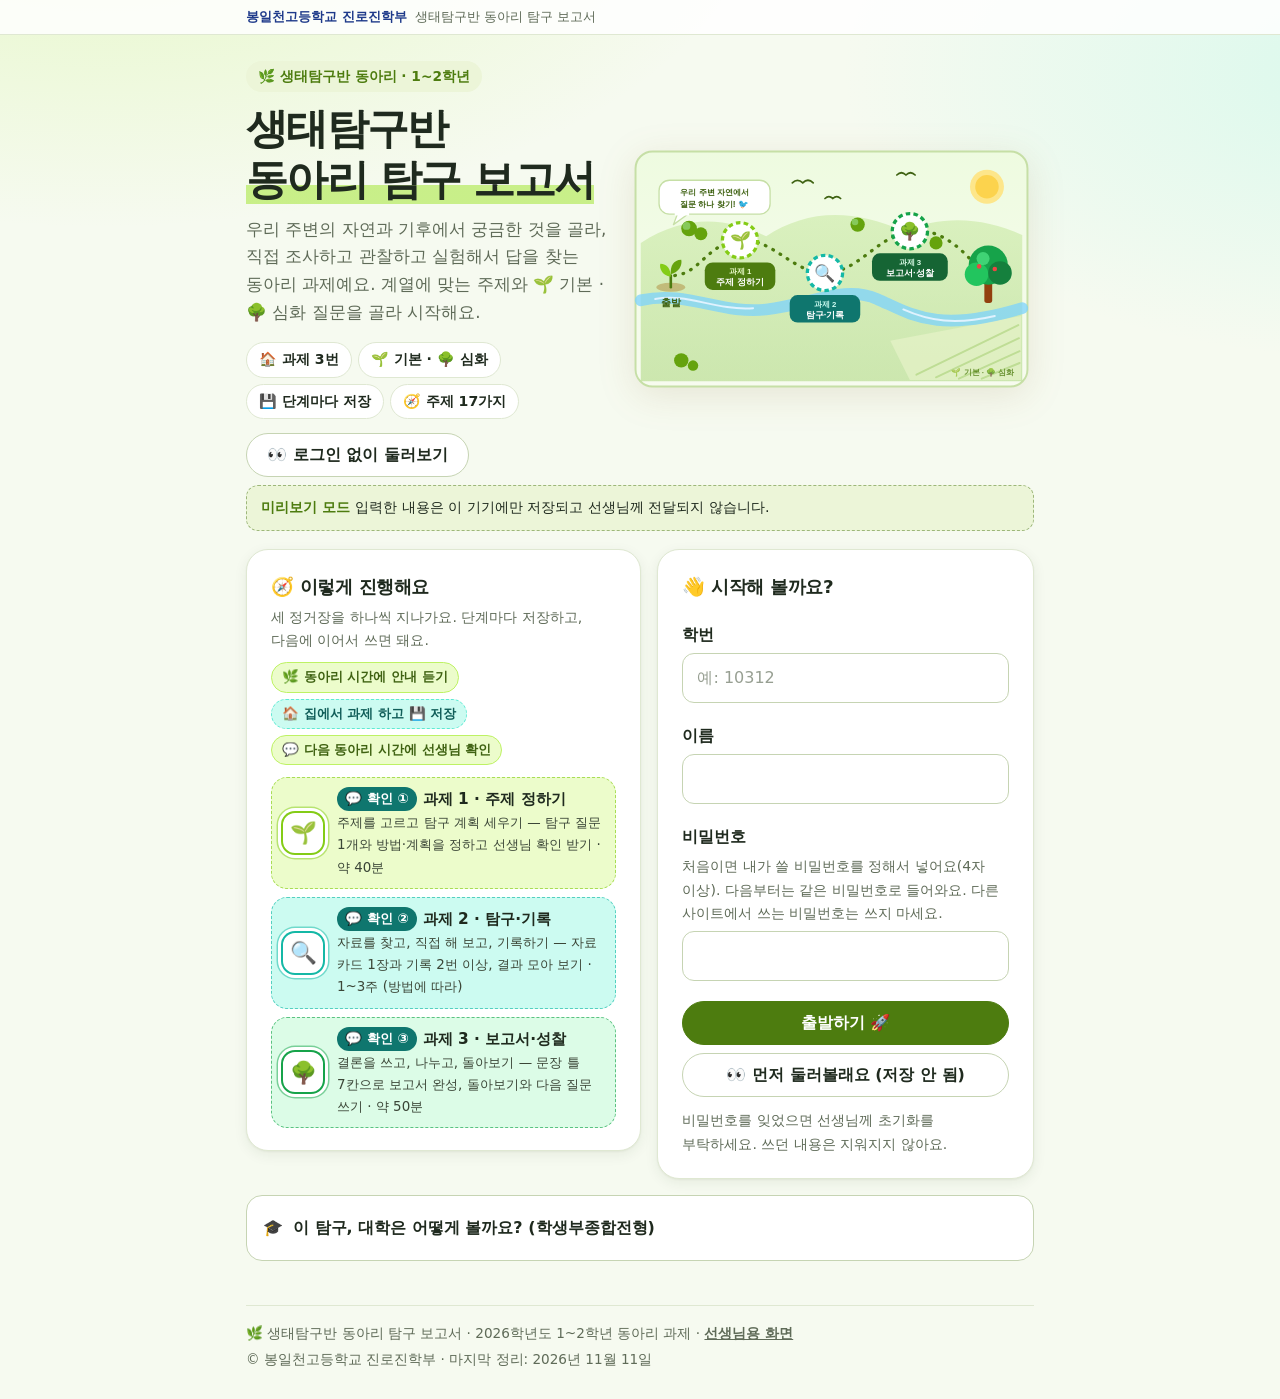
==== index.html @ 32a9af1c "생태탐구반 동아리 탐구 보고서 사이트 첫 공개 과제 3단계(주제 정하기·탐구·기록·보고서·성찰), 계열별 주제 17가지와 기본·심화 질문, 교사 확인·기준표·동아리활동 특기사항 예" ====
<!DOCTYPE html>
<html lang="ko">
<head>
<meta charset="utf-8">
<meta http-equiv="Content-Security-Policy" content="default-src 'self'; script-src 'self'; style-src 'self' 'unsafe-inline'; img-src 'self' data:; font-src 'self'; connect-src 'self' https://script.google.com https://script.googleusercontent.com; object-src 'none'; base-uri 'none'; form-action 'none'; frame-src 'none'">
<meta name="referrer" content="strict-origin-when-cross-origin">
<meta name="viewport" content="width=device-width, initial-scale=1, viewport-fit=cover">
<meta name="robots" content="noindex">
<title>생태탐구반 동아리 탐구 보고서</title>
<meta name="description" content="봉일천고 생태탐구반 동아리: 계열별 생태·기후 주제를 골라 기본·심화 질문으로 탐구하고, 과제 3단계로 보고서를 쓰고 저장합니다.">
<link rel="icon" href="img/favicon.svg?v=1" type="image/svg+xml">
<link rel="icon" href="img/favicon-32.png?v=1" sizes="32x32" type="image/png">
<link rel="apple-touch-icon" href="img/apple-touch-icon.png?v=1">
<meta name="theme-color" content="#4d7c0f">
<link rel="canonical" href="https://2023swhs3rd-a11y.github.io/eco-report/">
<meta property="og:type" content="website">
<meta property="og:title" content="생태탐구반 동아리 탐구 보고서 · 봉일천고">
<meta property="og:description" content="우리 주변의 자연과 기후에서 질문을 찾아 조사·관찰·실험으로 답하는 동아리 과제. 계열별 주제 17가지, 기본·심화 질문, 과제 3단계.">
<meta property="og:url" content="https://2023swhs3rd-a11y.github.io/eco-report/">
<meta property="og:site_name" content="봉일천고 진로진학부">
<meta property="og:locale" content="ko_KR">
<meta property="og:image" content="https://2023swhs3rd-a11y.github.io/eco-report/og.png?v=1">
<meta property="og:image:width" content="1200">
<meta property="og:image:height" content="630">
<meta property="og:image:alt" content="생태탐구반 동아리 탐구 보고서: 새싹에서 큰 나무까지 세 정거장을 지나는 생태 탐구 지도">
<meta name="twitter:card" content="summary_large_image">
<link rel="stylesheet" href="/assets/site.css?v=1">

<link rel="stylesheet" href="css/app.css?v=1">
</head>
<body>
<nav class="bon-bar" aria-label="진로진학부 사이트"><div class="bon-bar-in"><a href="/">봉일천고등학교 진로진학부</a><span aria-current="page">생태탐구반 동아리 탐구 보고서</span></div></nav>
<div id="app" class="wrap"><noscript><p class="panel">이 페이지는 자바스크립트가 켜져 있어야 쓸 수 있어요.</p></noscript></div>
<footer class="wrap bon-footer noprint" id="foot">
  <p>🌿 생태탐구반 동아리 탐구 보고서 · 2026학년도 1~2학년 동아리 과제 · <a id="footlink" href="#teacher">선생님용 화면</a></p>
  <p>© 봉일천고등학교 진로진학부 · 마지막 정리: 2026년 11월 11일</p>
</footer>

<script src="js/config.js?v=1"></script>
<script src="js/schema.js?v=1"></script>
<script src="js/samples.js?v=1"></script>
<script src="js/app.js?v=1"></script>
</body>
</html>
---- css/app.css ----
/* 생태탐구반 동아리 탐구 보고서. 진로진학부 공통 값(/assets/site.css의 --bon-*)을 쓰고,
   1학년 '진로 빌드업 맵'(호박색)과 구별되도록 이끼·잎 색 바탕을 쓴다. 파일을 바로 열 때를 위해 같은 값을 대신 넣어 둔다. */
:root {
  --paper: #f6faf0; --card: #ffffff; --soft: #edf3e4; --subtle: #f4f8ee;
  --text: var(--bon-text, #1f2a1e); --body: #3b4637; --muted: #5f6b58;
  --line: #dfe8d2; --line-strong: #c6d4b3;
  --radius: 22px; --radius-md: 16px; --radius-sm: 12px;
  --shadow: 0 1px 2px rgba(30,60,20,.05), 0 4px 14px rgba(30,60,20,.07);
  /* 이 사이트의 대표색(버튼): 다른 서비스(뉴스 탐구 초록 #15803d 등)와 겹치지 않는 이끼색 */
  --acc: #4d7c0f; --acc-ink: #ffffff; --bon-accent: var(--acc);
  --acc-soft: #ecf5d8;
  --ok: #15803d; --ok-soft: #e9f7ee;
  --bad: #c2410c; --bad-soft: #fff0e8;
  --font: var(--bon-font, "Pretendard Variable", Pretendard, system-ui, -apple-system, "Apple SD Gothic Neo", "Malgun Gothic", "Noto Sans KR", sans-serif);
  color-scheme: light;
}
/* 단계 색: --c 진한 색(띠·점), --ci 글자 색, --cb 연한 바탕 */
/* 세 과제: 🌱 새싹(연두) → 🔍 물가(청록) → 🌳 숲(짙은 초록), 모두 과제라 점선 */
.c-s1 { --c: #84cc16; --ci: #3f6212; --cb: #ecfccb; }
.c-s2 { --c: #14b8a6; --ci: #115e59; --cb: #ccfbf1; }
.c-s3 { --c: #16a34a; --ci: #14532d; --cb: #dcfce7; }
@media (prefers-color-scheme: dark) {
  :root {
    --paper: #14161b; --card: #1b1e25; --soft: #232731; --subtle: #1f232b;
    --text: #eef0f4; --body: #cdd2db; --muted: #9aa3b2; --line: #2c313b; --line-strong: #3b414d;
    --shadow: none; --acc: #a3e635; --acc-ink: #162200; --acc-soft: #1f2a12;
    --ok: #4ade80; --ok-soft: #17291e; --bad: #fb923c; --bad-soft: #2e1f16;
    color-scheme: dark;
  }
  .c-s1 { --c: #a3e635; --ci: #bef264; --cb: #1d2912; }
  .c-s2 { --c: #2dd4bf; --ci: #5eead4; --cb: #10292a; }
  .c-s3 { --c: #4ade80; --ci: #86efac; --cb: #132a1b; }
}
* { box-sizing: border-box; }
html { -webkit-text-size-adjust: 100%; scroll-padding-top: 100px; }
body {
  margin: 0; color: var(--body); font-family: var(--font); font-size: 16px; line-height: 1.65;
  word-break: keep-all; overflow-wrap: anywhere; -webkit-font-smoothing: antialiased;
  background-color: var(--paper);
  background-image:
    radial-gradient(1100px 560px at 8% -12%, rgba(190, 242, 100, .30), transparent 60%),
    radial-gradient(900px 480px at 108% 8%, rgba(153, 246, 228, .30), transparent 60%);
  background-attachment: fixed;
}
@media (prefers-color-scheme: dark) { body { background-image: none; } }
body.has-bar { padding-bottom: 80px; }
button, input, textarea, select { font: inherit; color: inherit; }
a { color: var(--acc); }
h1, h2, h3, h4 { color: var(--text); }
.wrap { max-width: 820px; margin: 0 auto; padding: 0 16px; }
.wrap.wide { max-width: 1160px; }
body:not(.is-wide) .bon-bar { --bon-max: 820px; }
:focus-visible { outline: 3px solid color-mix(in srgb, var(--acc) 55%, transparent); outline-offset: 2px; }

/* 경로 줄·바닥글(공통 파일이 없을 때의 모양 포함) */
.bon-bar { background: color-mix(in srgb, var(--card) 85%, transparent); border-bottom: 1px solid var(--line); font-size: .82rem; line-height: 1.4; }
.bon-bar-in { max-width: var(--bon-max, 820px); margin: 0 auto; padding: 8px 16px; display: flex; align-items: center; gap: 8px; min-width: 0; }
.bon-bar a { font-weight: 700; text-decoration: none; color: var(--bon-brand, #1e3a8a); flex: none; }
.bon-bar span { color: var(--muted); min-width: 0; overflow: hidden; text-overflow: ellipsis; white-space: nowrap; }
/* 바닥글: 모든 줄을 본문과 같이 왼쪽에 맞춘다 */
.bon-footer { margin: 44px auto 28px; padding-top: 0; border-top: 0; color: var(--muted); font-size: .85rem; display: flex; flex-direction: column; align-items: flex-start; justify-content: flex-start; gap: 4px; text-align: left; }
.bon-footer::before { content: ""; align-self: stretch; height: 1px; background: var(--line); margin-bottom: 12px; }
.bon-footer p { margin: 0; }
.bon-footer a { color: inherit; font-weight: 700; }
body.is-wide #foot { max-width: 1160px; }

/* 첫 화면 */
.hero { display: grid; grid-template-columns: minmax(0, 1fr) minmax(0, 1.12fr); gap: 10px 22px; align-items: center; padding: 26px 0 8px; }
.hero .kick { display: inline-flex; align-items: center; gap: 6px; font-size: .86rem; font-weight: 700; color: var(--acc); background: var(--acc-soft); border-radius: 999px; padding: 4px 12px; }
.hero h1 { margin: 12px 0 10px; font-size: clamp(1.9rem, 4.8vw, 2.6rem); font-weight: 800; letter-spacing: -0.04em; line-height: 1.22; }
.hero h1 em { font-style: normal; background: linear-gradient(transparent 62%, color-mix(in srgb, #a3e635 55%, transparent) 62%); }
.hero p.lead { margin: 0; color: var(--muted); font-size: 1.05rem; }
.chips { display: flex; flex-wrap: wrap; gap: 6px; margin: 16px 0 0; padding: 0; list-style: none; }
.chips li { background: var(--card); border: 1px solid var(--line); border-radius: 999px; padding: 5px 12px; font-size: .88rem; font-weight: 600; color: var(--text); }
.hero .art { width: 100%; height: auto; display: block; filter: drop-shadow(0 8px 18px rgba(120, 80, 20, .12)); }
@media (max-width: 720px) { .hero { grid-template-columns: 1fr; padding-top: 14px; } .hero .art { order: -1; max-width: 360px; margin: 0 auto; } .hero h1 { margin-top: 10px; } }

.login { display: grid; grid-template-columns: minmax(0, 1.05fr) minmax(0, 1fr); gap: 16px; align-items: start; margin-top: 18px; }
.login .panel { margin: 0; }
.login h2 { font-size: 1.15rem; margin: 0 0 4px; letter-spacing: -0.02em; }
.flow { list-style: none; margin: 12px 0 0; padding: 0; display: grid; gap: 8px; }
.flow li { display: grid; grid-template-columns: 44px 1fr; gap: 0 12px; align-items: center; padding: 10px 14px 10px 10px; border-radius: var(--radius-md); background: var(--cb); }
.flow li .em { grid-row: span 2; display: grid; place-items: center; width: 44px; height: 44px; border-radius: 14px; background: var(--card); font-size: 1.35rem; box-shadow: inset 0 0 0 2px var(--c); }
.flow li b { color: var(--text); font-size: .96rem; }
.flow li b small { font-weight: 700; color: var(--ci); font-size: .78rem; margin-right: 6px; }
.flow li span { color: var(--body); font-size: .84rem; }

@media (max-width: 720px) { .login { grid-template-columns: 1fr; } .login .start { order: -1; } }

/* 머리 줄(로그인한 뒤) */
.top { display: flex; align-items: center; gap: 8px; flex-wrap: wrap; padding: 18px 0 10px; }
.top h1 { font-size: 1.25rem; font-weight: 800; letter-spacing: -0.03em; margin: 0; flex: 1; min-width: 200px; line-height: 1.3; }
.who { display: inline-flex; align-items: center; gap: 6px; font-size: .88rem; font-weight: 700; color: var(--text); background: var(--card); border: 1px solid var(--line); border-radius: 999px; padding: 5px 12px; }

/* 상자 */
.panel { background: var(--card); border: 1px solid var(--line); border-radius: var(--radius); box-shadow: var(--shadow); padding: 22px 24px; margin-bottom: 14px; }
.demo { background: var(--acc-soft); border: 1px dashed color-mix(in srgb, var(--acc) 45%, var(--line)); color: var(--text); border-radius: var(--radius-sm); padding: 10px 14px; font-size: .9rem; margin: 0 0 12px; }
.demo b { color: var(--acc); }
.note, .ex, .warn { border-radius: var(--radius-md); padding: 14px 16px; margin: 16px 0; font-size: .94rem; }
.note { background: var(--cb, var(--soft)); }
.note h4, .ex h4 { margin: 0 0 6px; font-size: .98rem; font-weight: 800; }
.note ul { margin: 0; padding-left: 20px; }
.note li { margin: 3px 0; }
.note li::marker { color: var(--c, var(--acc)); }
.note p { margin: 0; }
.ex { background: var(--subtle); border: 1.5px dashed var(--line-strong); }
.ex h4 { color: var(--muted); }
.ex p { margin: 4px 0; }
.ex p b { color: var(--text); }
.warn { background: var(--bad-soft); color: var(--text); }
.ico { margin-right: 6px; font-style: normal; }

/* 버튼(독서나눔 릴레이처럼 알약 모양) */
.btn { display: inline-flex; align-items: center; justify-content: center; gap: 6px; min-height: 44px; border: 1px solid var(--acc); background: var(--acc); color: var(--acc-ink); border-radius: 999px; padding: 0 20px; font-weight: 700; cursor: pointer; white-space: nowrap; transition: transform .12s ease, filter .12s ease; }
.btn:hover { filter: brightness(1.07); }
.btn:active { transform: translateY(1px); }
.btn.ghost { background: var(--card); color: var(--text); border-color: var(--line-strong); }
.btn.ghost:hover { filter: none; background: var(--soft); }
.btn.small { min-height: 36px; padding: 0 14px; font-size: .88rem; font-weight: 600; }
.btn.danger { background: var(--card); color: var(--bad); border-color: color-mix(in srgb, var(--bad) 40%, var(--line)); }
.btn.danger:hover { filter: none; background: var(--bad-soft); }
.btn:disabled { opacity: .55; cursor: default; filter: none; }

/* 입력칸 */
.fl { display: flex; align-items: center; gap: 6px; font-weight: 700; color: var(--text); margin: 20px 0 5px; font-size: .98rem; }
.req { font-size: .72rem; font-weight: 800; color: var(--ci, var(--acc)); background: var(--cb, var(--acc-soft)); border-radius: 999px; padding: 1px 8px; }
.hint { color: var(--muted); font-size: .88rem; margin: 0 0 6px; }
.tpl { display: inline-flex; gap: 6px; font-size: .88rem; color: var(--text); background: var(--cb, var(--soft)); border-radius: 10px; padding: 4px 10px; margin: 0 0 6px; }
.tpl::before { content: "✏️ 문장 틀"; font-weight: 800; color: var(--ci, var(--muted)); }
input[type=text], input[type=password], textarea, select { width: 100%; border: 1.5px solid var(--line-strong); border-radius: var(--radius-sm); padding: 11px 14px; background: var(--card); color: var(--text); font-size: 16px; }
input::placeholder, textarea::placeholder { color: color-mix(in srgb, var(--muted) 65%, transparent); }
input:focus, textarea:focus, select:focus { outline: none; border-color: var(--c, var(--acc)); box-shadow: 0 0 0 4px color-mix(in srgb, var(--c, var(--acc)) 20%, transparent); }
textarea { resize: vertical; min-height: 68px; line-height: 1.65; }

/* 진행 지도 */
.prog { display: flex; align-items: center; gap: 12px; flex-wrap: wrap; background: var(--card); border: 1px solid var(--line); border-radius: var(--radius-md); padding: 10px 16px; margin-bottom: 4px; box-shadow: var(--shadow); }
.prog b { color: var(--text); font-size: .95rem; }
.prog .cnt { color: var(--muted); font-size: .88rem; }
.prog .track { flex: 1 1 180px; display: grid; grid-template-columns: repeat(5, 1fr); gap: 4px; }
.prog .track i { height: 8px; border-radius: 99px; background: var(--soft); }
.prog .track i.on { background: var(--c); }
.prog .track i.half { background: linear-gradient(90deg, var(--c) 50%, var(--soft) 50%); }

/* 단계 이동 */
.nav { position: sticky; top: 0; z-index: 6; display: grid; grid-template-columns: repeat(5, minmax(0, 1fr)); gap: 6px; padding: 12px 0 10px; margin-bottom: 4px; background: color-mix(in srgb, var(--paper) 90%, transparent); backdrop-filter: blur(8px); }
.nav button { position: relative; display: grid; grid-template-columns: auto 1fr; align-items: center; gap: 0 8px; text-align: left; border: 1.5px solid var(--line); background: var(--card); border-radius: var(--radius-md); padding: 8px 10px; cursor: pointer; line-height: 1.3; min-width: 0; transition: transform .12s ease, border-color .12s ease; }
.nav button:hover { transform: translateY(-1px); border-color: var(--c); }
.nav button .em { grid-row: span 2; display: grid; place-items: center; width: 32px; height: 32px; border-radius: 10px; background: var(--cb); font-size: 1.05rem; }
.nav button b { font-size: .9rem; color: var(--text); white-space: nowrap; overflow: hidden; text-overflow: ellipsis; }
.nav button span { font-size: .75rem; color: var(--muted); white-space: nowrap; overflow: hidden; text-overflow: ellipsis; }
.nav button.s1 span { color: var(--ci); font-weight: 700; }
.nav button.s2 span { color: var(--ok); font-weight: 700; }
.nav button.s2::after { content: "✓"; position: absolute; top: -6px; right: -4px; width: 20px; height: 20px; border-radius: 50%; background: var(--ok); color: var(--card); font-size: .72rem; font-weight: 900; display: grid; place-items: center; box-shadow: 0 0 0 2px var(--paper); }
.nav button[aria-current=true] { border-color: var(--c); background: var(--cb); box-shadow: 0 0 0 1.5px var(--c) inset; }
.nav button[aria-current=true] .em { background: var(--card); }
@media (max-width: 600px) {
  .nav { gap: 5px; }
  .nav button { grid-template-columns: 1fr; justify-items: center; text-align: center; padding: 7px 2px 6px; gap: 2px; }
  .nav button .em { grid-row: auto; width: 30px; height: 30px; }
  .nav button b { font-size: .78rem; }
  .nav button span { font-size: .68rem; }
}

/* 단계 본문 */
.stage { border-top: 6px solid var(--c); }
.shead { display: grid; grid-template-columns: auto 1fr; gap: 4px 16px; align-items: center; margin-bottom: 4px; }
.shead .big { grid-row: span 3; display: grid; place-items: center; width: 64px; height: 64px; border-radius: 20px; background: var(--cb); font-size: 2rem; }
.tag { justify-self: start; display: inline-flex; align-items: center; font-size: .78rem; font-weight: 800; padding: 2px 10px; border-radius: 999px; color: var(--ci); background: var(--cb); }
.tag.hw { background: transparent; box-shadow: inset 0 0 0 1.5px var(--c); }
.shead h2 { margin: 0; font-size: 1.5rem; font-weight: 800; letter-spacing: -0.035em; line-height: 1.3; }
.shead p { margin: 0; color: var(--muted); font-size: .92rem; }
.shead p b { color: var(--body); }
@media (max-width: 520px) { .shead .big { width: 52px; height: 52px; font-size: 1.6rem; border-radius: 16px; } .shead h2 { font-size: 1.3rem; } }
h3.step { display: flex; align-items: center; flex-wrap: wrap; gap: 8px; font-size: 1.12rem; font-weight: 800; letter-spacing: -0.02em; margin: 32px 0 0; padding-top: 20px; border-top: 2px dotted var(--line-strong); }
h3.step .no { font-size: .8rem; font-weight: 800; color: var(--card); background: var(--c); border-radius: 999px; padding: 2px 10px; }
h3.step small { font-weight: 500; color: var(--muted); font-size: .86rem; }
.card { border: 1.5px solid var(--line); border-radius: var(--radius-md); margin: 18px 0; background: var(--card); overflow: hidden; }
.card > h4 { margin: 0; padding: 10px 16px; font-size: 1rem; font-weight: 800; background: var(--cb); color: var(--text); }
.card > div { padding: 0 16px 16px; }
.tfb { border-radius: var(--radius-md); padding: 12px 16px; margin: 16px 0 6px; background: var(--ok-soft); }
.tfb b { color: var(--ok); }
.tfb.wait { background: transparent; border: 1.5px dashed var(--line-strong); color: var(--muted); font-size: .9rem; }
details.ref { border-radius: var(--radius-md); padding: 12px 16px; margin: 16px 0; background: var(--cb); }
details.ref summary { cursor: pointer; font-weight: 800; color: var(--text); }
details.ref ol { margin: 8px 0; padding-left: 22px; }
.finish { display: grid; grid-template-columns: 84px 1fr; gap: 14px; align-items: center; background: linear-gradient(120deg, #ecfccb, #ccfbf1 55%, #dcfce7); border-radius: var(--radius); padding: 14px 18px; margin-bottom: 12px; }
.finish img { width: 84px; height: 84px; }
.finish b { display: block; font-size: 1.1rem; color: #1f2430; }
.finish span { color: #4b5160; font-size: .92rem; }

/* 아래 저장 줄 */
.bar { position: fixed; left: 0; right: 0; bottom: 0; z-index: 7; background: color-mix(in srgb, var(--card) 92%, transparent); backdrop-filter: blur(10px); border-top: 1px solid var(--line); }
.bar-in { max-width: 820px; margin: 0 auto; padding: 10px 16px; display: flex; gap: 8px; align-items: center; }
.state { flex: 1; font-size: .88rem; color: var(--muted); min-width: 0; }
.state.dirty { color: var(--bad); font-weight: 700; }
.state.ok { color: var(--ok); font-weight: 600; }
.toast { position: fixed; left: 50%; bottom: 92px; transform: translateX(-50%); background: var(--text); color: var(--card); padding: 11px 20px; border-radius: 999px; font-size: .95rem; font-weight: 600; z-index: 21; max-width: calc(100vw - 32px); box-shadow: 0 10px 28px rgba(0,0,0,.18); text-align: center; }
.toast.err { background: var(--bad); color: #fff; border-radius: 16px; }
.confetti { position: fixed; inset: 0; pointer-events: none; z-index: 20; overflow: hidden; }
.confetti i { position: absolute; top: -14px; width: 8px; height: 13px; border-radius: 2px; animation: fall 1.9s cubic-bezier(.25,.6,.4,1) forwards; }
@keyframes fall { to { transform: translate(var(--dx), 108vh) rotate(var(--rot)); } }

/* ── 수업·과제 구분 ── */
.klegend { display: flex; flex-wrap: wrap; gap: 6px; margin: 10px 0 0; font-size: .84rem; font-weight: 700; }
.klegend span { padding: 3px 10px; border-radius: 999px; }
.klegend .k-cls { background: #fff3e0; color: #9a3412; border: 1.5px solid #fdba74; }
.klegend .k-hw { background: #e8f1ff; color: #1e40af; border: 1.5px dashed #93b4f5; }
.kpill { display: inline-block; font-size: .72rem; font-weight: 800; border-radius: 999px; padding: 1px 8px; margin-right: 6px; vertical-align: 1px; }
.k-cls .kpill { color: #9a3412; background: #fff; border: 1.5px solid #fdba74; }
.k-hw .kpill { color: #fff; background: #3b6fd8; }
.flow li.k-hw { outline: 1.5px dashed color-mix(in srgb, var(--c) 65%, transparent); outline-offset: -1.5px; }
.flow li.k-hw .em { box-shadow: inset 0 0 0 2px var(--c), 0 0 0 3px var(--card), 0 0 0 4.5px color-mix(in srgb, var(--c) 50%, transparent); }
.nav button.k-hw { border-style: dashed; border-color: color-mix(in srgb, var(--c) 45%, var(--line)); background: color-mix(in srgb, var(--c) 5%, var(--card)); }
.nav button.k-hw[aria-current=true] { box-shadow: none; border-width: 2px; }
.stage.k-hw { border-top-style: dashed; background-image: repeating-linear-gradient(0deg, transparent 0 31px, color-mix(in srgb, var(--c) 6%, transparent) 31px 32px); }
.kband { margin-top: 10px; font-size: .9rem; color: var(--body); border-radius: 12px; padding: 8px 12px; grid-column: 1 / -1; }
.k-cls .kband { background: color-mix(in srgb, var(--c) 10%, var(--card)); border: 1.5px solid color-mix(in srgb, var(--c) 35%, transparent); }
.k-hw .kband { background: color-mix(in srgb, var(--c) 8%, var(--card)); border: 1.5px dashed color-mix(in srgb, var(--c) 55%, transparent); }
.kband b { color: var(--ci); }
@media (prefers-color-scheme: dark) {
  .klegend .k-cls { background: #2f1d12; color: #fdba74; border-color: #9a3412; }
  .klegend .k-hw { background: #172038; color: #a5b4fc; border-color: #3b4f9c; }
  .k-cls .kpill { background: transparent; color: #fdba74; border-color: #9a3412; }
}

/* ── 예시 보기 ── */
.exbox { margin: 2px 0 8px; }
.exbox summary { display: inline-flex; align-items: center; gap: 4px; cursor: pointer; list-style: none; font-size: .84rem; font-weight: 700; color: var(--ci, var(--acc)); background: var(--cb, var(--acc-soft)); border-radius: 999px; padding: 3px 12px; }
.exbox summary::-webkit-details-marker { display: none; }
.exbox[open] summary { margin-bottom: 6px; }
.exrow { display: grid; grid-template-columns: auto 1fr; gap: 4px 10px; align-items: start; background: var(--subtle); border: 1.5px dashed var(--line-strong); border-radius: 12px; padding: 8px 12px; margin: 0 0 6px; }
.exrow p { margin: 0; font-size: .92rem; color: var(--text); white-space: pre-wrap; }
.pchip { display: inline-flex; align-items: center; white-space: nowrap; font-size: .8rem; font-weight: 800; color: var(--text); background: var(--card); border: 1px solid var(--line-strong); border-radius: 999px; padding: 2px 10px; }
.pchip small { font-weight: 500; color: var(--muted); }
.people { display: flex; flex-wrap: wrap; align-items: center; gap: 6px 8px; margin: 14px 0; }
.people > b { font-size: .9rem; color: var(--text); margin-right: 2px; }
.people .pnote { flex-basis: 100%; color: var(--muted); font-size: .8rem; }

/* ── 추천 사이트 ── */
.links { background: var(--cb, var(--soft)); border-radius: var(--radius-md); padding: 14px 16px; margin: 16px 0; }
.links h4 { margin: 0 0 8px; font-size: .98rem; font-weight: 800; }
.lsec { margin-top: 8px; }
.lhead { margin: 0 0 4px; font-size: .8rem; font-weight: 800; color: var(--ci, var(--muted)); }
.links ul { list-style: none; margin: 0; padding: 0; display: grid; gap: 6px; }
.links li { display: grid; grid-template-columns: minmax(150px, auto) 1fr; gap: 2px 10px; align-items: baseline; background: var(--card); border-radius: 10px; padding: 7px 12px; }
.links li a { font-weight: 800; text-decoration: none; color: var(--ci, var(--acc)); }
.links li a:hover { text-decoration: underline; }
.links li span { font-size: .86rem; color: var(--body); }
.links.compact ul { display: flex; flex-wrap: wrap; }
.links.compact li { display: block; padding: 5px 12px; border-radius: 999px; }
@media (max-width: 560px) { .links li { grid-template-columns: 1fr; } }

/* ── 블룸 단계·대학 안내 ── */
.bloom, .college { border-radius: var(--radius-md); padding: 12px 16px; margin: 16px 0; background: var(--card); border: 1.5px solid var(--line-strong); }
.bloom summary, .college summary { cursor: pointer; font-weight: 800; color: var(--text); }
.bloom p, .college p { margin: 8px 0 0; font-size: .92rem; }
.blist { list-style: none; margin: 10px 0 0; padding: 0; display: grid; gap: 5px; }
.blist li { display: grid; grid-template-columns: 62px 128px 1fr auto; gap: 4px 10px; align-items: center; border-radius: 10px; padding: 7px 10px; background: var(--subtle); font-size: .9rem; }
.blist li.rec { background: var(--cb, var(--acc-soft)); box-shadow: inset 0 0 0 1.5px var(--c, var(--acc)); }
.blist b { color: var(--text); }
.blist .bd { color: var(--muted); font-size: .84rem; }
.blist .bq { color: var(--text); }
.blist em { font-style: normal; font-size: .74rem; font-weight: 800; color: var(--muted); white-space: nowrap; }
.blist li.rec em { color: var(--ci, var(--acc)); }
@media (max-width: 620px) { .blist li { grid-template-columns: 56px 1fr; } .blist .bq { grid-column: 1 / -1; } .blist em { grid-column: 2; justify-self: start; } }
.cgrid { display: grid; grid-template-columns: repeat(3, minmax(0, 1fr)); gap: 8px; margin-top: 10px; }
.cgrid > div { background: var(--subtle); border-radius: 12px; padding: 10px 12px; }
.cgrid b { color: var(--text); }
.cgrid p { margin: 4px 0 0; font-size: .86rem; }
.cgrid .here { color: var(--acc); font-weight: 600; }
.case { margin-top: 10px; background: var(--acc-soft); border-radius: 12px; padding: 10px 14px; }
.case b { color: var(--text); }
@media (max-width: 680px) { .cgrid { grid-template-columns: 1fr; } }

/* ── 인쇄용 보고서 ── */
.sheet + .sheet { margin-top: 18px; }
.phead { display: grid; grid-template-columns: repeat(4, auto); gap: 0; border: 1.5px solid var(--text); border-radius: 10px; overflow: hidden; margin: 6px 0 12px; font-size: .9rem; }
.phead span { padding: 6px 10px; border-right: 1px solid var(--line-strong); }
.phead span:nth-child(odd) { background: var(--soft); font-weight: 700; color: var(--text); }
.phead span.wide { grid-column: span 3; border-right: 0; border-top: 1px solid var(--line-strong); }
.phead span.wl { border-top: 1px solid var(--line-strong); }
.tview { margin-top: 14px; border: 1.5px solid var(--ok); border-radius: 12px; padding: 8px 12px; font-size: .9rem; }
.tview b { color: var(--ok); }
.tview p { margin: 3px 0; white-space: pre-wrap; }

.ptab { width: 100%; border-collapse: collapse; margin: 8px 0 6px; font-size: .9rem; }
.ptab th, .ptab td { border: 1px solid var(--line-strong); padding: 6px 10px; text-align: left; vertical-align: top; }
.ptab th { width: 86px; background: var(--soft); color: var(--text); font-weight: 700; white-space: nowrap; }
@media print { .ptab th { background: #f3f4f6 !important; } .ptab th, .ptab td { border-color: #bbb; } }
/* ── 둘러보기 ── */
.browse-btn { margin-top: 14px; }
.browsing { background: #eef6ff; border: 1.5px dashed #93b4f5; color: var(--text); border-radius: var(--radius-sm); padding: 10px 14px; font-size: .92rem; margin: 0 0 12px; }
.browsing b { color: #1e40af; }
.who.browse { background: #eef6ff; border-color: #93b4f5; color: #1e40af; }
.linkbtn { background: none; border: 0; padding: 0; color: var(--acc); font-weight: 700; text-decoration: underline; cursor: pointer; }
@media (prefers-color-scheme: dark) { .browsing, .who.browse { background: #172038; border-color: #3b4f9c; color: var(--text); } .browsing b { color: #a5b4fc; } }

/* ── 특기사항 예시·초안 ── */
.notebox { margin-top: 14px; border: 1.5px solid var(--line-strong); border-radius: var(--radius-md); padding: 14px 16px; background: var(--card); }
.nhead { display: flex; flex-wrap: wrap; gap: 4px 12px; align-items: baseline; }
.nhead b { color: var(--text); font-size: 1.02rem; }
.cnt { font-size: .82rem; color: var(--muted); }
.cnt.over { color: var(--bad); font-weight: 700; }
.ntext { margin: 10px 0 8px; line-height: 2; font-size: .98rem; color: var(--text); }
.ntext mark { color: inherit; border-radius: 4px; padding: 1px 2px; -webkit-box-decoration-break: clone; box-decoration-break: clone; }
.tag-motive { background: #fef3c7; } .tag-question { background: #e0f2fe; } .tag-process { background: #e0e7ff; } .tag-learn { background: #dcfce7; } .tag-next { background: #ffe4e6; }
@media (prefers-color-scheme: dark) { .tag-motive { background: #3a2f12; } .tag-question { background: #12303f; } .tag-process { background: #23264a; } .tag-learn { background: #163322; } .tag-next { background: #3a1820; } }
.nlegend { display: flex; flex-wrap: wrap; gap: 6px; margin: 0 0 8px; }
.nlegend span { font-size: .78rem; font-weight: 700; color: var(--text); border-radius: 999px; padding: 2px 10px; }
.nwhy { margin: 6px 0 10px; padding-left: 20px; font-size: .9rem; }
.nwhy li { margin: 3px 0; }
#tnote + .cnt { display: block; text-align: right; margin-top: 4px; }

/* ── 관리 탭 ── */
.admin { display: grid; gap: 14px; grid-template-columns: repeat(auto-fit, minmax(min(100%, 320px), 1fr)); align-items: start; }
.admin .panel { margin: 0; }
.admin h2 { margin: 0 0 6px; font-size: 1.12rem; }
.admin p { margin: 0 0 12px; font-size: .92rem; }
.arow { display: grid; grid-template-columns: 52px 1fr; gap: 6px 10px; align-items: center; margin: 0 0 10px; }
.arow label { font-weight: 700; color: var(--text); font-size: .92rem; }
.arow .hint { grid-column: 2; margin: 0; }
.danger-zone { border-color: color-mix(in srgb, var(--bad) 35%, var(--line)); }
.checklist { margin: 0 0 12px; padding-left: 20px; font-size: .9rem; }
.checklist li { margin: 4px 0; }

/* ── 휴대폰·태블릿 ── */
.bar-in { padding-bottom: calc(10px + env(safe-area-inset-bottom, 0px)); }
body.has-bar { padding-bottom: calc(80px + env(safe-area-inset-bottom, 0px)); }

/* 터치 대상: 손가락으로 누르기 쉽게 40px 안팎으로 */
.exbox summary { min-height: 36px; padding: 4px 14px; }
.bloom summary, .college summary { min-height: 40px; display: flex; align-items: center; gap: 4px; }
.links li a { display: inline-flex; align-items: center; min-height: 36px; }
.bloom .hint a, .college .hint a { display: inline-flex; align-items: center; min-height: 36px; padding: 0 12px; margin: 4px 4px 0 0; border: 1px solid var(--line-strong); border-radius: 999px; background: var(--card); text-decoration: none; font-weight: 700; }
.chk input[type=checkbox] { width: 24px; height: 24px; }
.linkbtn { min-height: 32px; }

/* ── 눌러서 고르는 버튼 묶음 ── */
.seg { display: flex; flex-wrap: wrap; gap: 6px; }
.seg button { min-height: 40px; padding: 0 14px; border-radius: 999px; border: 1.5px solid var(--line-strong); background: var(--card); color: var(--text); font-weight: 600; font-size: .92rem; cursor: pointer; }
.seg button:hover { border-color: var(--c, var(--acc)); }
.seg button.on { background: var(--c, var(--acc)); border-color: var(--c, var(--acc)); color: #fff; font-weight: 800; box-shadow: 0 2px 6px color-mix(in srgb, var(--c, var(--acc)) 35%, transparent); }
@media (prefers-color-scheme: dark) { .seg button.on { color: #111; } }
.rub .seg button { min-height: 36px; padding: 0 12px; font-size: .86rem; }

/* ── 단어 고르기·질문 틀 버튼 ── */
.pick { display: flex; flex-wrap: wrap; align-items: center; gap: 6px; margin-top: 8px; }
.plabel { font-size: .8rem; font-weight: 700; color: var(--muted); margin-right: 2px; }
.pick button { min-height: 34px; padding: 0 12px; border-radius: 999px; border: 1px dashed color-mix(in srgb, var(--c, var(--acc)) 55%, var(--line)); background: var(--cb, var(--soft)); color: var(--ci, var(--text)); font-size: .86rem; font-weight: 600; cursor: pointer; }
.pick button:hover { border-style: solid; }

/* ── 🌱 기본 완성 / 🚀 도전 ── */
.levels { display: grid; grid-template-columns: minmax(0, 1fr) minmax(0, 1fr); gap: 10px; margin: 14px 0 4px; }
.lv { border-radius: var(--radius-md); padding: 12px 14px; font-size: .9rem; }
.lv b { color: var(--text); font-size: .95rem; }
.lv ul { margin: 6px 0 0; padding: 0; list-style: none; }
.lv li { position: relative; padding-left: 24px; margin: 4px 0; }
.lv.base { background: color-mix(in srgb, var(--ok) 8%, var(--card)); border: 1.5px solid color-mix(in srgb, var(--ok) 30%, transparent); }
.lv.base li::before { content: "○"; position: absolute; left: 2px; color: var(--muted); font-weight: 800; }
.lv.base li.ok { color: var(--muted); text-decoration: line-through; text-decoration-color: color-mix(in srgb, var(--ok) 60%, transparent); }
.lv.base li.ok::before { content: "✓"; color: var(--ok); }
.lcnt { margin-left: 8px; font-size: .84rem; font-weight: 800; color: var(--ok); }
.lv.more { background: #f3f0ff; border: 1.5px dashed #b9a8f5; }
.lv.more li::before { content: "★"; position: absolute; left: 3px; color: #8b5cf6; }
@media (prefers-color-scheme: dark) { .lv.more { background: #1f1a35; border-color: #5b4ba0; } }
@media (max-width: 640px) { .levels { grid-template-columns: 1fr; } }
.req.ch { color: #6d28d9; background: #f3f0ff; }
.fwrap.challenge { margin-top: 18px; padding: 2px 14px 14px; border-radius: var(--radius-md); background: #f8f6ff; border: 1.5px dashed #c4b5fd; }
@media (prefers-color-scheme: dark) { .req.ch { color: #c4b5fd; background: #2a2245; } .fwrap.challenge { background: #1d1930; border-color: #5b4ba0; } }

/* ── 교사 로그인: 가운데 ── */
.tlogin { max-width: 440px; margin: 40px auto 0; text-align: center; }
.tlogin .lock { font-size: 2.4rem; line-height: 1; }
.tlogin h1 { margin: 10px 0 6px; font-size: 1.4rem; letter-spacing: -0.03em; }
.tlogin .hint { text-align: center; }
.tlogin form { text-align: left; margin-top: 16px; }
.tlogin .demo { text-align: left; }

/* 좁은 화면: 저장 상태 글은 버튼 위 한 줄로, 버튼은 같은 너비로 */
@media (max-width: 560px) {
  .bar-in { flex-wrap: wrap; row-gap: 4px; padding-top: 6px; }
  .bar-in .state { flex-basis: 100%; text-align: center; font-size: .8rem; }
  .bar-in .btn { flex: 1 1 0; padding: 0 10px; min-width: 0; }
  body.has-bar { padding-bottom: calc(108px + env(safe-area-inset-bottom, 0px)); }
}

/* ── 🔗 이전 활동과 이어 보기 ── */
.linkhead { margin: 24px 0 0; padding: 14px 16px; border-radius: var(--radius-md) var(--radius-md) 0 0; background: #e6f7f5; border: 1.5px solid #8fd6cc; border-bottom: 0; }
.linkhead h4 { margin: 0 0 6px; display: flex; align-items: center; flex-wrap: wrap; gap: 6px; font-size: 1.02rem; font-weight: 800; }
.linkhead p { margin: 0; font-size: .92rem; }
.lkex { margin-top: 8px; background: var(--card); border-radius: 10px; padding: 8px 12px; }
.lkex p { margin: 2px 0; font-size: .88rem; }
.lkex b { color: #0f766e; }
.req.lk { color: #0f766e; background: #ccf1ec; }
.fwrap.linked { padding: 2px 16px 14px; background: #f2fbfa; border-left: 1.5px solid #8fd6cc; border-right: 1.5px solid #8fd6cc; }
.fwrap.linked .fl { margin-top: 14px; }
.linkhead ~ .fwrap.linked + .fwrap:not(.linked) { margin-top: 0; }
.fwrap.linked:has(+ .fwrap:not(.linked)) { border-bottom: 1.5px solid #8fd6cc; border-radius: 0 0 var(--radius-md) var(--radius-md); margin-bottom: 8px; }
@media (prefers-color-scheme: dark) {
  .linkhead { background: #12302c; border-color: #2c6b62; } .lkex b { color: #5eead4; }
  .req.lk { color: #5eead4; background: #163a35; } .fwrap.linked { background: #10241f; border-color: #2c6b62; }
  .fwrap.linked:has(+ .fwrap:not(.linked)) { border-bottom-color: #2c6b62; }
}
.tag-link { background: #ccf1ec; }
@media (prefers-color-scheme: dark) { .tag-link { background: #163a35; } }

/* 읽기 전용 보기 */
.view h3 { font-size: 1.02rem; margin: 24px 0 8px; display: flex; align-items: center; gap: 8px; flex-wrap: wrap; }
.view h3 .em { display: grid; place-items: center; width: 30px; height: 30px; border-radius: 10px; background: var(--cb); font-size: 1rem; }
.view h3 small { font-weight: 500; font-size: .82rem; color: var(--muted); }
.view dl { margin: 0; display: grid; grid-template-columns: 200px 1fr; border: 1px solid var(--line); border-radius: var(--radius-sm); overflow: hidden; }
.view dt, .view dd { margin: 0; padding: 8px 12px; border-bottom: 1px solid var(--line); font-size: .93rem; }
.view dl > :nth-last-child(-n+2) { border-bottom: 0; }
.view dt { background: var(--cb, var(--subtle)); font-weight: 600; color: var(--text); }
.view dd { white-space: pre-wrap; }
.view dd.empty { color: var(--muted); }

/* 교사 화면 */
.tools { display: flex; gap: 8px; flex-wrap: wrap; align-items: center; margin-bottom: 12px; }
.tools select { width: auto; min-width: 150px; border-radius: 999px; }
.tabs { display: flex; gap: 6px; flex-wrap: wrap; }
.tabs button { border: 1px solid var(--line-strong); background: var(--card); color: var(--text); padding: 7px 16px; border-radius: 999px; cursor: pointer; font-weight: 700; font-size: .92rem; }
.tabs button[aria-selected=true] { background: var(--text); border-color: var(--text); color: var(--card); }
.tblwrap { overflow-x: auto; margin: 0 -8px; padding: 0 8px; }
table.st { border-collapse: collapse; width: 100%; font-size: .92rem; min-width: 840px; }
table.st th, table.st td { border-bottom: 1px solid var(--line); padding: 9px 8px; text-align: center; white-space: nowrap; }
table.st th { color: var(--muted); font-size: .8rem; font-weight: 700; }
table.st th .em { display: block; font-size: 1.05rem; }
table.st td.l, table.st th.l { text-align: left; }
table.st td.l:nth-child(-n+2) { color: var(--text); font-weight: 600; }
table.st td.q { white-space: normal; text-align: left; min-width: 220px; max-width: 380px; }
table.st tr.row { cursor: pointer; }
table.st tr.row:hover { background: var(--subtle); }
table.st tr.sel { background: var(--acc-soft); }
.s0 { color: var(--muted); } .s1 { color: var(--acc); font-weight: 700; } .s2 { color: var(--ok); font-weight: 700; }
.legend { font-size: .84rem; color: var(--muted); margin: 10px 0 0; }
.dhead { display: flex; align-items: center; gap: 10px; flex-wrap: wrap; margin-bottom: 6px; }
.dhead h2 { margin: 0; flex: 1; font-size: 1.25rem; letter-spacing: -0.02em; }
.tgrid { display: grid; grid-template-columns: 1fr 1fr; gap: 18px; }
.sub { font-weight: 800; color: var(--text); margin: 12px 0 4px; font-size: .95rem; }
.chk { display: flex; align-items: center; gap: 8px; font-weight: 700; color: var(--text); margin-top: 14px; }
.chk input { width: 20px; height: 20px; accent-color: var(--ok); }
.rub { display: grid; grid-template-columns: 100px 1fr; gap: 6px 10px; align-items: center; margin-top: 8px; }
.rub span { font-weight: 600; color: var(--text); font-size: .93rem; }
.sumcard { background: var(--card); border: 1px solid var(--line); border-radius: var(--radius-md); padding: 14px 18px; margin-bottom: 10px; box-shadow: var(--shadow); }
.sumcard h4 { margin: 0 0 4px; font-size: 1.02rem; }
.sumcard h4 small { font-weight: 700; color: var(--acc); font-size: .84rem; margin-left: 6px; }
.sumcard p { margin: 4px 0; font-size: .93rem; white-space: pre-wrap; }
.sumcard p b { color: var(--text); }
.sumcard .progline { font-size: .82rem; color: var(--muted); margin: 0 0 8px; white-space: normal; }
@media (max-width: 720px) { .tgrid { grid-template-columns: 1fr; } .view dl { grid-template-columns: 1fr; } .view dt { border-bottom: 0; padding-bottom: 2px; } .panel { padding: 18px 16px; } }
@media (prefers-reduced-motion: reduce) { * { transition: none !important; animation: none !important; } }
@media print {
  body { background: #fff !important; color: #111; font-size: 10.5pt; padding: 0 !important; }
  .noprint, .bar, .nav, .prog, .toast, .demo, .bon-bar, .bon-footer, .confetti { display: none !important; }
  .wrap, .wrap.wide { max-width: none; padding: 0; }
  .panel { border: 0; padding: 0; box-shadow: none; }
  .sheet { break-after: page; }
  .sheet:last-child { break-after: auto; }
  .sheet + .sheet { margin-top: 0; }
  .view h3 { break-after: avoid; }
  .view dt, .view dd { break-inside: avoid; }
  .view h3 .em { background: none; }
  .view dt { background: #f3f4f6 !important; }
  .phead span:nth-child(odd) { background: #f3f4f6 !important; }
}

/* ---------- 생태탐구반: 진행 흐름 띠 ---------- */
.klegend .k-cls { background: #ecfccb; color: #3f6212; border: 1.5px solid #bef264; }
.klegend .k-hw { background: #ccfbf1; color: #115e59; border: 1.5px dashed #5eead4; }
.k-hw .kpill { color: #fff; background: #0f766e; }
@media (prefers-color-scheme: dark) {
  .klegend .k-cls { background: #1d2912; color: #bef264; border-color: #4d7c0f; }
  .klegend .k-hw { background: #10292a; color: #5eead4; border-color: #0f766e; }
}
/* ---------- 주제 고르기 ---------- */
.topics { margin: 14px 0 6px; padding: 16px; border-radius: var(--radius-md); background: var(--subtle); border: 1.5px solid var(--line-strong); }
.topics h4 { margin: 0 0 10px; font-size: 1.05rem; display: flex; flex-wrap: wrap; align-items: baseline; gap: 4px 8px; }
.topics h4 small { color: var(--muted); font-weight: 500; font-size: .82rem; }
.ttabs { display: flex; flex-wrap: wrap; gap: 6px; margin-bottom: 12px; }
.ttabs button { border: 1.5px solid var(--line-strong); background: var(--card); border-radius: 999px; padding: 8px 14px; font-weight: 700; font-size: .9rem; cursor: pointer; min-height: 40px; }
.ttabs button[aria-selected="true"] { background: var(--acc); border-color: var(--acc); color: var(--acc-ink); }
.tlist { display: grid; grid-template-columns: repeat(auto-fill, minmax(300px, 1fr)); gap: 12px; }
.tcard { background: var(--card); border: 1.5px solid var(--line); border-radius: var(--radius-md); padding: 14px; display: flex; flex-direction: column; gap: 8px; box-shadow: var(--shadow); }
.tcard.on { border-color: var(--acc); box-shadow: 0 0 0 3px color-mix(in srgb, var(--acc) 25%, transparent); }
.tcard h5 { margin: 0; font-size: 1rem; color: var(--text); line-height: 1.4; display: flex; gap: 6px; align-items: flex-start; flex-wrap: wrap; }
.tcard h5 .em { font-size: 1.25rem; line-height: 1.1; }
.tcard .picked { margin-left: auto; font-size: .75rem; background: var(--acc); color: var(--acc-ink); border-radius: 999px; padding: 2px 8px; }
.tcard .tm { margin: 0; display: flex; flex-wrap: wrap; gap: 4px; }
.tcard .tm span { font-size: .74rem; font-weight: 700; color: var(--muted); background: var(--soft); border-radius: 6px; padding: 2px 7px; }
.tq { border-radius: var(--radius-sm); padding: 8px 10px; font-size: .9rem; }
.tq b { font-size: .8rem; }
.tq p { margin: 2px 0 0; }
.tq.basic { background: #f3fbe4; border: 1px solid #d9f0b0; }
.tq.basic b { color: #3f6212; }
.tq.deep { background: #e9f7ef; border: 1px solid #b7e4c7; }
.tq.deep b { color: #14532d; }
.tmore summary { cursor: pointer; font-size: .85rem; font-weight: 700; color: var(--muted); }
.tmore p { margin: 6px 0 0; font-size: .86rem; }
.tbtns { display: flex; gap: 6px; margin-top: auto; }
.tbtns .btn { flex: 1; }
@media (prefers-color-scheme: dark) {
  .tq.basic { background: #1d2912; border-color: #3f6212; } .tq.basic b { color: #bef264; }
  .tq.deep { background: #132a1b; border-color: #166534; } .tq.deep b { color: #86efac; }
}
@media (max-width: 560px) { .tlist { grid-template-columns: 1fr; } .topics { padding: 12px; } }
/* ---------- 과제 3: 앞에서 쓴 내용 ---------- */
.refdl { margin: 8px 0 10px; display: grid; grid-template-columns: 120px 1fr; gap: 6px 12px; font-size: .92rem; }
.refdl dt { font-weight: 700; color: var(--text); }
.refdl dd { margin: 0; white-space: pre-wrap; }
.refdl dd.empty { color: var(--muted); }
@media (max-width: 560px) { .refdl { grid-template-columns: 1fr; } .refdl dd { margin-bottom: 6px; } }
@media print { .topics { display: none; } }
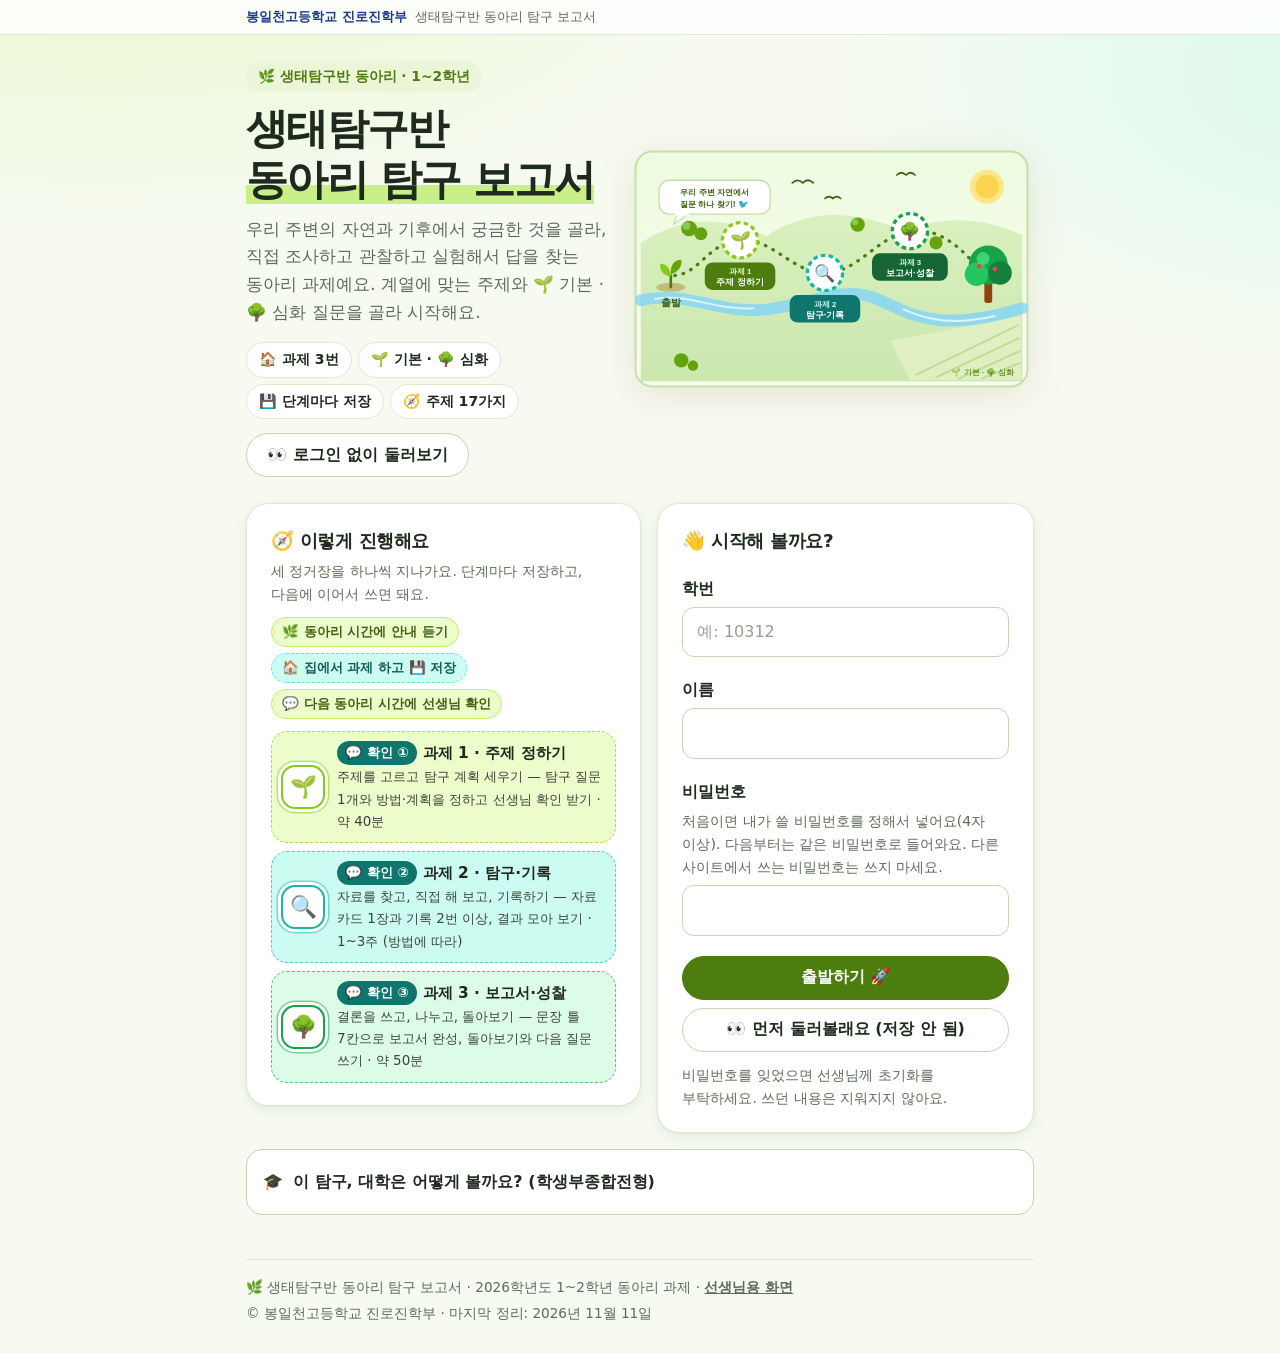
==== commit bd9eb1e6: "생태탐구반 전용 구글 시트 웹 앱 주소 연결 Co-Authored-By: Claude Opus 5.5 <noreply@anthropic.com> Claude-Session: htt" ====
--- a/index.html
+++ b/index.html
@@ -8,9 +8,9 @@
 <meta name="robots" content="noindex">
 <title>생태탐구반 동아리 탐구 보고서</title>
 <meta name="description" content="봉일천고 생태탐구반 동아리: 계열별 생태·기후 주제를 골라 기본·심화 질문으로 탐구하고, 과제 3단계로 보고서를 쓰고 저장합니다.">
-<link rel="icon" href="img/favicon.svg?v=1" type="image/svg+xml">
-<link rel="icon" href="img/favicon-32.png?v=1" sizes="32x32" type="image/png">
-<link rel="apple-touch-icon" href="img/apple-touch-icon.png?v=1">
+<link rel="icon" href="img/favicon.svg?v=2" type="image/svg+xml">
+<link rel="icon" href="img/favicon-32.png?v=2" sizes="32x32" type="image/png">
+<link rel="apple-touch-icon" href="img/apple-touch-icon.png?v=2">
 <meta name="theme-color" content="#4d7c0f">
 <link rel="canonical" href="https://2023swhs3rd-a11y.github.io/eco-report/">
 <meta property="og:type" content="website">
@@ -19,14 +19,14 @@
 <meta property="og:url" content="https://2023swhs3rd-a11y.github.io/eco-report/">
 <meta property="og:site_name" content="봉일천고 진로진학부">
 <meta property="og:locale" content="ko_KR">
-<meta property="og:image" content="https://2023swhs3rd-a11y.github.io/eco-report/og.png?v=1">
+<meta property="og:image" content="https://2023swhs3rd-a11y.github.io/eco-report/og.png?v=2">
 <meta property="og:image:width" content="1200">
 <meta property="og:image:height" content="630">
 <meta property="og:image:alt" content="생태탐구반 동아리 탐구 보고서: 새싹에서 큰 나무까지 세 정거장을 지나는 생태 탐구 지도">
 <meta name="twitter:card" content="summary_large_image">
-<link rel="stylesheet" href="/assets/site.css?v=1">
+<link rel="stylesheet" href="/assets/site.css?v=2">
 
-<link rel="stylesheet" href="css/app.css?v=1">
+<link rel="stylesheet" href="css/app.css?v=2">
 </head>
 <body>
 <nav class="bon-bar" aria-label="진로진학부 사이트"><div class="bon-bar-in"><a href="/">봉일천고등학교 진로진학부</a><span aria-current="page">생태탐구반 동아리 탐구 보고서</span></div></nav>
@@ -36,9 +36,9 @@
   <p>© 봉일천고등학교 진로진학부 · 마지막 정리: 2026년 11월 11일</p>
 </footer>
 
-<script src="js/config.js?v=1"></script>
-<script src="js/schema.js?v=1"></script>
-<script src="js/samples.js?v=1"></script>
-<script src="js/app.js?v=1"></script>
+<script src="js/config.js?v=2"></script>
+<script src="js/schema.js?v=2"></script>
+<script src="js/samples.js?v=2"></script>
+<script src="js/app.js?v=2"></script>
 </body>
 </html>
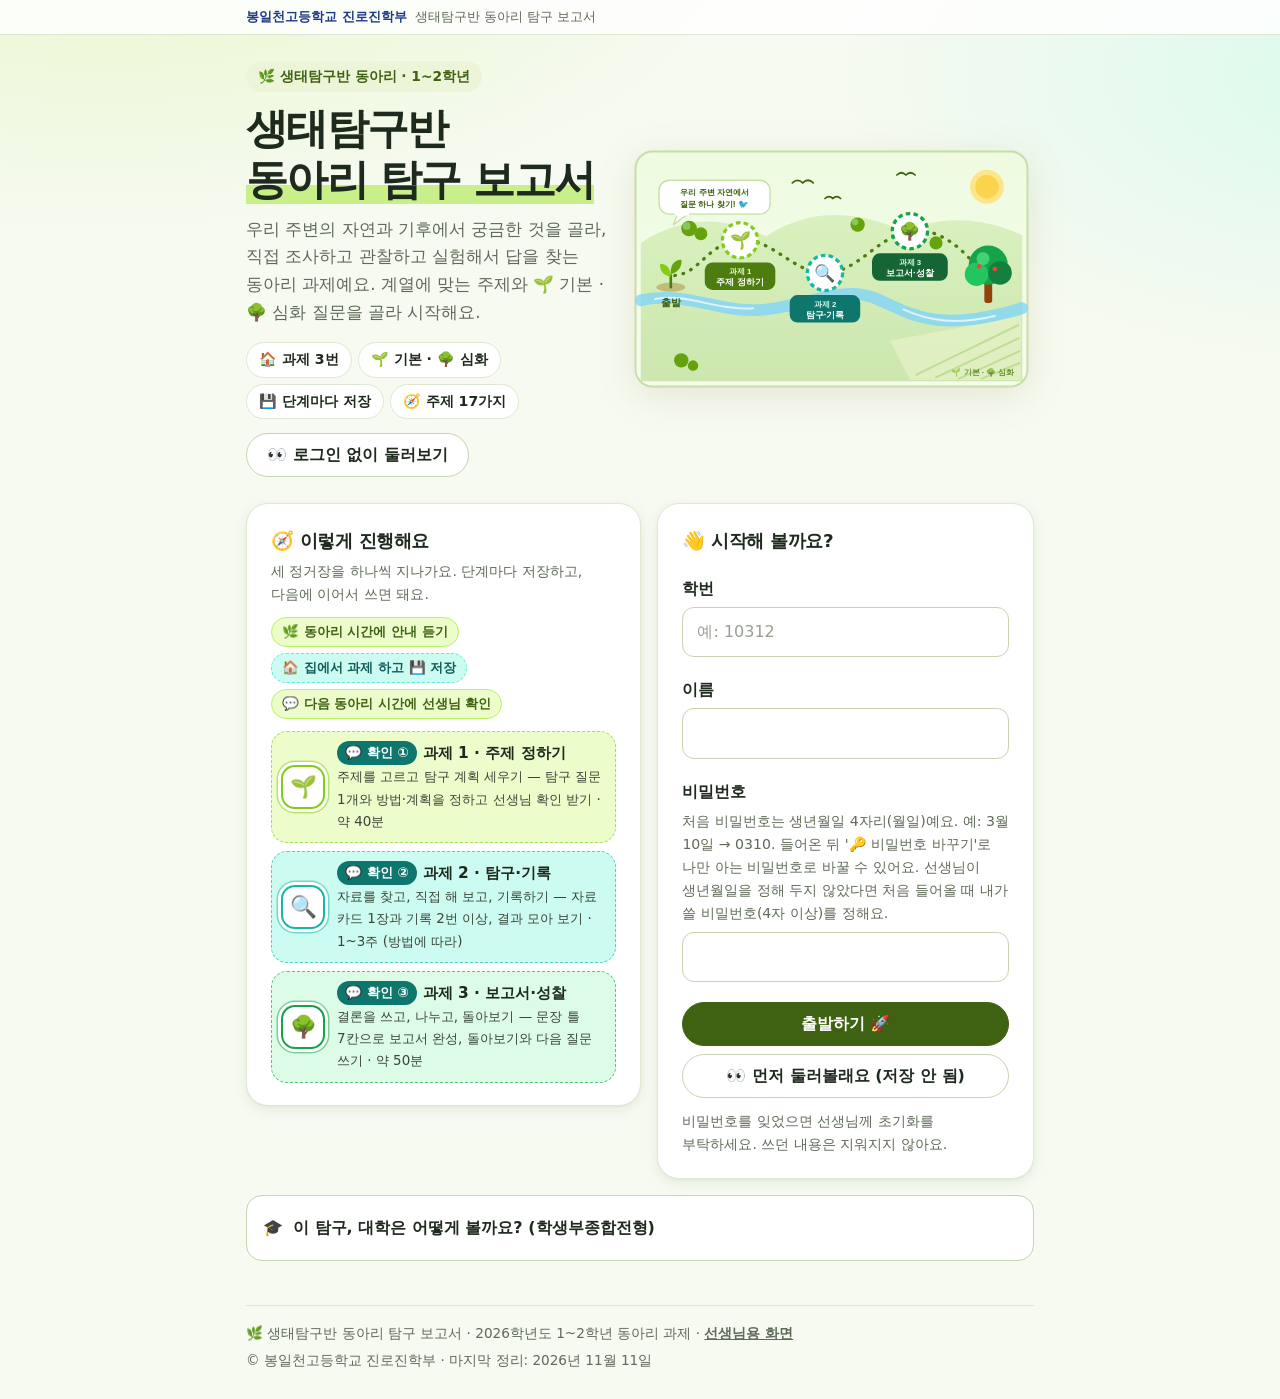
==== commit cf97ff56: "명단 생년월일을 처음 비밀번호로, 비밀번호 바꾸기, 자동 저장·교사 화면 개선 반영 - 명단 C열 생년월일(월일 4자리)로 처음 로그인, 310 → 0310 자동 보정 - 생년월일" ====
--- a/index.html
+++ b/index.html
@@ -8,9 +8,9 @@
 <meta name="robots" content="noindex">
 <title>생태탐구반 동아리 탐구 보고서</title>
 <meta name="description" content="봉일천고 생태탐구반 동아리: 계열별 생태·기후 주제를 골라 기본·심화 질문으로 탐구하고, 과제 3단계로 보고서를 쓰고 저장합니다.">
-<link rel="icon" href="img/favicon.svg?v=2" type="image/svg+xml">
-<link rel="icon" href="img/favicon-32.png?v=2" sizes="32x32" type="image/png">
-<link rel="apple-touch-icon" href="img/apple-touch-icon.png?v=2">
+<link rel="icon" href="img/favicon.svg?v=4" type="image/svg+xml">
+<link rel="icon" href="img/favicon-32.png?v=4" sizes="32x32" type="image/png">
+<link rel="apple-touch-icon" href="img/apple-touch-icon.png?v=4">
 <meta name="theme-color" content="#4d7c0f">
 <link rel="canonical" href="https://2023swhs3rd-a11y.github.io/eco-report/">
 <meta property="og:type" content="website">
@@ -19,26 +19,26 @@
 <meta property="og:url" content="https://2023swhs3rd-a11y.github.io/eco-report/">
 <meta property="og:site_name" content="봉일천고 진로진학부">
 <meta property="og:locale" content="ko_KR">
-<meta property="og:image" content="https://2023swhs3rd-a11y.github.io/eco-report/og.png?v=2">
+<meta property="og:image" content="https://2023swhs3rd-a11y.github.io/eco-report/og.png?v=4">
 <meta property="og:image:width" content="1200">
 <meta property="og:image:height" content="630">
 <meta property="og:image:alt" content="생태탐구반 동아리 탐구 보고서: 새싹에서 큰 나무까지 세 정거장을 지나는 생태 탐구 지도">
 <meta name="twitter:card" content="summary_large_image">
-<link rel="stylesheet" href="/assets/site.css?v=2">
+<link rel="stylesheet" href="/assets/site.css?v=4">
 
-<link rel="stylesheet" href="css/app.css?v=2">
+<link rel="stylesheet" href="css/app.css?v=4">
 </head>
 <body>
 <nav class="bon-bar" aria-label="진로진학부 사이트"><div class="bon-bar-in"><a href="/">봉일천고등학교 진로진학부</a><span aria-current="page">생태탐구반 동아리 탐구 보고서</span></div></nav>
-<div id="app" class="wrap"><noscript><p class="panel">이 페이지는 자바스크립트가 켜져 있어야 쓸 수 있어요.</p></noscript></div>
+<main id="app" class="wrap"><noscript><p class="panel">이 페이지는 자바스크립트가 켜져 있어야 쓸 수 있어요.</p></noscript></main>
 <footer class="wrap bon-footer noprint" id="foot">
   <p>🌿 생태탐구반 동아리 탐구 보고서 · 2026학년도 1~2학년 동아리 과제 · <a id="footlink" href="#teacher">선생님용 화면</a></p>
   <p>© 봉일천고등학교 진로진학부 · 마지막 정리: 2026년 11월 11일</p>
 </footer>
 
-<script src="js/config.js?v=2"></script>
-<script src="js/schema.js?v=2"></script>
-<script src="js/samples.js?v=2"></script>
-<script src="js/app.js?v=2"></script>
+<script src="js/config.js?v=4"></script>
+<script src="js/schema.js?v=4"></script>
+<script src="js/samples.js?v=4"></script>
+<script src="js/app.js?v=4"></script>
 </body>
 </html>
--- a/css/app.css
+++ b/css/app.css
@@ -7,7 +7,7 @@
   --radius: 22px; --radius-md: 16px; --radius-sm: 12px;
   --shadow: 0 1px 2px rgba(30,60,20,.05), 0 4px 14px rgba(30,60,20,.07);
   /* 이 사이트의 대표색(버튼): 다른 서비스(뉴스 탐구 초록 #15803d 등)와 겹치지 않는 이끼색 */
-  --acc: #4d7c0f; --acc-ink: #ffffff; --bon-accent: var(--acc);
+  --acc: #3f6212; --acc-ink: #ffffff; --bon-accent: var(--acc);
   --acc-soft: #ecf5d8;
   --ok: #15803d; --ok-soft: #e9f7ee;
   --bad: #c2410c; --bad-soft: #fff0e8;
@@ -98,13 +98,13 @@
 .demo b { color: var(--acc); }
 .note, .ex, .warn { border-radius: var(--radius-md); padding: 14px 16px; margin: 16px 0; font-size: .94rem; }
 .note { background: var(--cb, var(--soft)); }
-.note h4, .ex h4 { margin: 0 0 6px; font-size: .98rem; font-weight: 800; }
+.note h3, .ex h3 { margin: 0 0 6px; font-size: .98rem; font-weight: 800; }
 .note ul { margin: 0; padding-left: 20px; }
 .note li { margin: 3px 0; }
 .note li::marker { color: var(--c, var(--acc)); }
 .note p { margin: 0; }
 .ex { background: var(--subtle); border: 1.5px dashed var(--line-strong); }
-.ex h4 { color: var(--muted); }
+.ex h3 { color: var(--muted); }
 .ex p { margin: 4px 0; }
 .ex p b { color: var(--text); }
 .warn { background: var(--bad-soft); color: var(--text); }
@@ -172,10 +172,10 @@
 .shead p b { color: var(--body); }
 @media (max-width: 520px) { .shead .big { width: 52px; height: 52px; font-size: 1.6rem; border-radius: 16px; } .shead h2 { font-size: 1.3rem; } }
 h3.step { display: flex; align-items: center; flex-wrap: wrap; gap: 8px; font-size: 1.12rem; font-weight: 800; letter-spacing: -0.02em; margin: 32px 0 0; padding-top: 20px; border-top: 2px dotted var(--line-strong); }
-h3.step .no { font-size: .8rem; font-weight: 800; color: var(--card); background: var(--c); border-radius: 999px; padding: 2px 10px; }
+h3.step .no { font-size: .8rem; font-weight: 800; color: #fff; background: var(--ci); border-radius: 999px; padding: 2px 10px; }
 h3.step small { font-weight: 500; color: var(--muted); font-size: .86rem; }
 .card { border: 1.5px solid var(--line); border-radius: var(--radius-md); margin: 18px 0; background: var(--card); overflow: hidden; }
-.card > h4 { margin: 0; padding: 10px 16px; font-size: 1rem; font-weight: 800; background: var(--cb); color: var(--text); }
+.card > h3 { margin: 0; padding: 10px 16px; font-size: 1rem; font-weight: 800; background: var(--cb); color: var(--text); }
 .card > div { padding: 0 16px 16px; }
 .tfb { border-radius: var(--radius-md); padding: 12px 16px; margin: 16px 0 6px; background: var(--ok-soft); }
 .tfb b { color: var(--ok); }
@@ -238,7 +238,7 @@
 
 /* ── 추천 사이트 ── */
 .links { background: var(--cb, var(--soft)); border-radius: var(--radius-md); padding: 14px 16px; margin: 16px 0; }
-.links h4 { margin: 0 0 8px; font-size: .98rem; font-weight: 800; }
+.links h3 { margin: 0 0 8px; font-size: .98rem; font-weight: 800; }
 .lsec { margin-top: 8px; }
 .lhead { margin: 0 0 4px; font-size: .8rem; font-weight: 800; color: var(--ci, var(--muted)); }
 .links ul { list-style: none; margin: 0; padding: 0; display: grid; gap: 6px; }
@@ -386,7 +386,7 @@
 
 /* ── 🔗 이전 활동과 이어 보기 ── */
 .linkhead { margin: 24px 0 0; padding: 14px 16px; border-radius: var(--radius-md) var(--radius-md) 0 0; background: #e6f7f5; border: 1.5px solid #8fd6cc; border-bottom: 0; }
-.linkhead h4 { margin: 0 0 6px; display: flex; align-items: center; flex-wrap: wrap; gap: 6px; font-size: 1.02rem; font-weight: 800; }
+.linkhead h3 { margin: 0 0 6px; display: flex; align-items: center; flex-wrap: wrap; gap: 6px; font-size: 1.02rem; font-weight: 800; }
 .linkhead p { margin: 0; font-size: .92rem; }
 .lkex { margin-top: 8px; background: var(--card); border-radius: 10px; padding: 8px 12px; }
 .lkex p { margin: 2px 0; font-size: .88rem; }
@@ -475,16 +475,16 @@
 }
 /* ---------- 주제 고르기 ---------- */
 .topics { margin: 14px 0 6px; padding: 16px; border-radius: var(--radius-md); background: var(--subtle); border: 1.5px solid var(--line-strong); }
-.topics h4 { margin: 0 0 10px; font-size: 1.05rem; display: flex; flex-wrap: wrap; align-items: baseline; gap: 4px 8px; }
-.topics h4 small { color: var(--muted); font-weight: 500; font-size: .82rem; }
+.topics h3 { margin: 0 0 10px; font-size: 1.05rem; display: flex; flex-wrap: wrap; align-items: baseline; gap: 4px 8px; }
+.topics h3 small { color: var(--muted); font-weight: 500; font-size: .82rem; }
 .ttabs { display: flex; flex-wrap: wrap; gap: 6px; margin-bottom: 12px; }
 .ttabs button { border: 1.5px solid var(--line-strong); background: var(--card); border-radius: 999px; padding: 8px 14px; font-weight: 700; font-size: .9rem; cursor: pointer; min-height: 40px; }
 .ttabs button[aria-selected="true"] { background: var(--acc); border-color: var(--acc); color: var(--acc-ink); }
 .tlist { display: grid; grid-template-columns: repeat(auto-fill, minmax(300px, 1fr)); gap: 12px; }
 .tcard { background: var(--card); border: 1.5px solid var(--line); border-radius: var(--radius-md); padding: 14px; display: flex; flex-direction: column; gap: 8px; box-shadow: var(--shadow); }
 .tcard.on { border-color: var(--acc); box-shadow: 0 0 0 3px color-mix(in srgb, var(--acc) 25%, transparent); }
-.tcard h5 { margin: 0; font-size: 1rem; color: var(--text); line-height: 1.4; display: flex; gap: 6px; align-items: flex-start; flex-wrap: wrap; }
-.tcard h5 .em { font-size: 1.25rem; line-height: 1.1; }
+.tcard h4 { margin: 0; font-size: 1rem; color: var(--text); line-height: 1.4; display: flex; gap: 6px; align-items: flex-start; flex-wrap: wrap; }
+.tcard h4 .em { font-size: 1.25rem; line-height: 1.1; }
 .tcard .picked { margin-left: auto; font-size: .75rem; background: var(--acc); color: var(--acc-ink); border-radius: 999px; padding: 2px 8px; }
 .tcard .tm { margin: 0; display: flex; flex-wrap: wrap; gap: 4px; }
 .tcard .tm span { font-size: .74rem; font-weight: 700; color: var(--muted); background: var(--soft); border-radius: 6px; padding: 2px 7px; }
@@ -511,3 +511,28 @@
 .refdl dd.empty { color: var(--muted); }
 @media (max-width: 560px) { .refdl { grid-template-columns: 1fr; } .refdl dd { margin-bottom: 6px; } }
 @media print { .topics { display: none; } }
+
+/* ---------- 선택·도전 칸 접기 ---------- */
+details.fold { margin-top: 16px; border-radius: var(--radius-md); background: #f8f6ff; border: 1.5px dashed #c4b5fd; }
+details.fold > summary { cursor: pointer; list-style: none; display: block; padding: 12px 14px; min-height: 44px; font-weight: 700; color: #5b21b6; line-height: 1.6; }
+details.fold > summary .fs { display: inline-block; margin-left: 8px; vertical-align: 1px; }
+details.fold > summary::-webkit-details-marker { display: none; }
+details.fold > summary::before { content: "▸ "; color: #7c3aed; }
+details.fold[open] > summary::before { content: "▾ "; }
+details.fold > summary .fs { font-size: .8rem; font-weight: 600; color: #6d28d9; background: #ede9fe; border-radius: 999px; padding: 2px 9px; }
+details.fold > .fwrap.challenge, details.fold > .card { margin: 0 10px 10px; border: 0; background: transparent; }
+details.fold > .fwrap.challenge { padding-top: 0; }
+@media (prefers-color-scheme: dark) {
+  details.fold { background: #1d1930; border-color: #5b4ba0; }
+  details.fold > summary { color: #ddd6fe; } details.fold > summary .fs { background: #2a2245; color: #c4b5fd; }
+}
+/* ---------- 교사 화면: 경고, 잠금, 확인 안 한 학생 ---------- */
+.warnbox { margin: 0 0 14px; padding: 12px 16px; border-radius: var(--radius-md); background: #fff7ed; border: 1.5px solid #fdba74; color: #7c2d12; line-height: 1.6; }
+.lockb { display: inline-block; margin-left: 6px; font-size: .75rem; font-weight: 700; color: #991b1b; background: #fee2e2; border-radius: 999px; padding: 1px 8px; white-space: nowrap; }
+.todo { display: inline-flex; align-items: center; gap: 6px; font-weight: 600; font-size: .92rem; min-height: 40px; cursor: pointer; }
+.todo input { width: 18px; height: 18px; accent-color: var(--acc); }
+@media (prefers-color-scheme: dark) {
+  .warnbox { background: #2b1d10; border-color: #9a3412; color: #fed7aa; }
+  .lockb { background: #3b1414; color: #fca5a5; }
+}
+@media (prefers-color-scheme: dark) { h3.step .no { color: var(--card); background: var(--c); } }
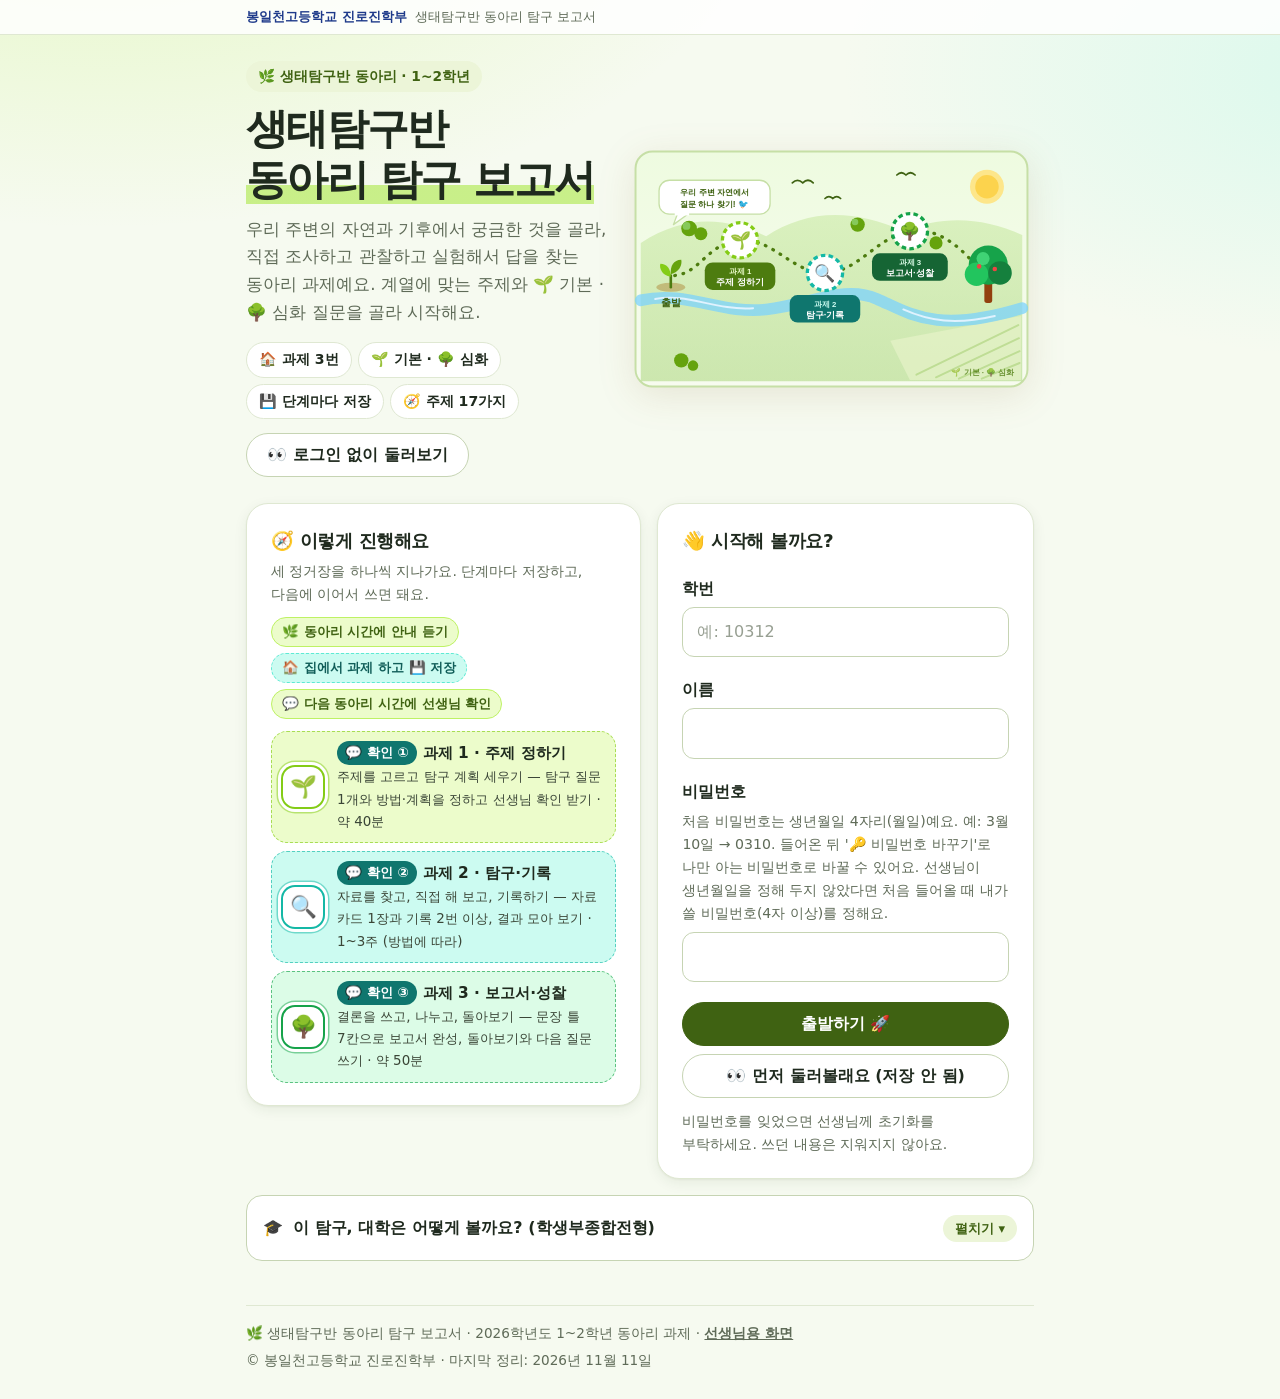
==== commit edfb6b47: "접힌 안내에 펼치기 표시, 단계 아래 저장하고 다음으로 버튼 Co-Authored-By: Claude Fable 5.2 <noreply@anthropic.com> Claude-Se" ====
--- a/index.html
+++ b/index.html
@@ -8,9 +8,9 @@
 <meta name="robots" content="noindex">
 <title>생태탐구반 동아리 탐구 보고서</title>
 <meta name="description" content="봉일천고 생태탐구반 동아리: 계열별 생태·기후 주제를 골라 기본·심화 질문으로 탐구하고, 과제 3단계로 보고서를 쓰고 저장합니다.">
-<link rel="icon" href="img/favicon.svg?v=4" type="image/svg+xml">
-<link rel="icon" href="img/favicon-32.png?v=4" sizes="32x32" type="image/png">
-<link rel="apple-touch-icon" href="img/apple-touch-icon.png?v=4">
+<link rel="icon" href="img/favicon.svg?v=6" type="image/svg+xml">
+<link rel="icon" href="img/favicon-32.png?v=6" sizes="32x32" type="image/png">
+<link rel="apple-touch-icon" href="img/apple-touch-icon.png?v=6">
 <meta name="theme-color" content="#4d7c0f">
 <link rel="canonical" href="https://2023swhs3rd-a11y.github.io/eco-report/">
 <meta property="og:type" content="website">
@@ -19,14 +19,14 @@
 <meta property="og:url" content="https://2023swhs3rd-a11y.github.io/eco-report/">
 <meta property="og:site_name" content="봉일천고 진로진학부">
 <meta property="og:locale" content="ko_KR">
-<meta property="og:image" content="https://2023swhs3rd-a11y.github.io/eco-report/og.png?v=4">
+<meta property="og:image" content="https://2023swhs3rd-a11y.github.io/eco-report/og.png?v=6">
 <meta property="og:image:width" content="1200">
 <meta property="og:image:height" content="630">
 <meta property="og:image:alt" content="생태탐구반 동아리 탐구 보고서: 새싹에서 큰 나무까지 세 정거장을 지나는 생태 탐구 지도">
 <meta name="twitter:card" content="summary_large_image">
-<link rel="stylesheet" href="/assets/site.css?v=4">
+<link rel="stylesheet" href="/assets/site.css?v=6">
 
-<link rel="stylesheet" href="css/app.css?v=4">
+<link rel="stylesheet" href="css/app.css?v=6">
 </head>
 <body>
 <nav class="bon-bar" aria-label="진로진학부 사이트"><div class="bon-bar-in"><a href="/">봉일천고등학교 진로진학부</a><span aria-current="page">생태탐구반 동아리 탐구 보고서</span></div></nav>
@@ -36,9 +36,9 @@
   <p>© 봉일천고등학교 진로진학부 · 마지막 정리: 2026년 11월 11일</p>
 </footer>
 
-<script src="js/config.js?v=4"></script>
-<script src="js/schema.js?v=4"></script>
-<script src="js/samples.js?v=4"></script>
-<script src="js/app.js?v=4"></script>
+<script src="js/config.js?v=6"></script>
+<script src="js/schema.js?v=6"></script>
+<script src="js/samples.js?v=6"></script>
+<script src="js/app.js?v=6"></script>
 </body>
 </html>
--- a/css/app.css
+++ b/css/app.css
@@ -536,3 +536,72 @@
   .lockb { background: #3b1414; color: #fca5a5; }
 }
 @media (prefers-color-scheme: dark) { h3.step .no { color: var(--card); background: var(--c); } }
+
+/* ================= 질문 카드 (2026-11 화면 정리) =================
+   질문 하나 = 카드 하나. 카드 안은 질문(제목·설명) → 예시(연하게) → 내 답(가장 뚜렷하게) 순서 */
+.stage > .fwrap:not(.linked), details.fold > .fwrap { margin: 16px 0; padding: 14px 16px 16px; background: var(--card); border: 1.5px solid var(--line-strong); border-radius: var(--radius-md); }
+.stage > .fwrap.isreq:not(.linked) { border-left: 6px solid var(--c, var(--acc)); }
+.stage > .fwrap.done.isreq:not(.linked) { border-left-color: var(--ok); }
+.card .fwrap { padding: 14px 0 4px; }
+.card .fwrap + .fwrap { border-top: 1.5px dashed var(--line); margin-top: 12px; }
+.fwrap .qhead { display: flex; align-items: flex-start; justify-content: space-between; gap: 8px; }
+.fwrap .fl { margin: 0 0 4px; font-size: 1.04rem; flex-wrap: wrap; line-height: 1.45; }
+.fwrap.linked .fl { margin-top: 14px; }
+.fwrap .hint { margin: 0 0 8px; }
+.req.must { color: #fff; background: var(--ci, var(--acc)); padding: 2px 9px; }
+.req.opt { color: var(--muted); background: var(--soft); font-weight: 700; }
+.card .req.opt { display: none; }
+.qdone { display: none; flex: none; font-size: .76rem; font-weight: 800; color: var(--ok); background: var(--ok-soft); border-radius: 999px; padding: 2px 9px; white-space: nowrap; margin-top: 2px; }
+.fwrap.linked .qdone { margin-top: 16px; }
+.fwrap.done .qdone { display: inline-block; }
+/* 예시: 참고 자료라서 작고 연하게 */
+.fwrap .exbox { margin: 0 0 10px; }
+.fwrap .exbox summary { font-size: .8rem; color: var(--muted); background: transparent; padding: 2px 0; min-height: 28px; border-radius: 0; }
+.fwrap .exbox summary small { font-weight: 500; }
+.fwrap .exbox[open] summary { margin-bottom: 2px; }
+.fwrap .exrow { background: var(--soft); border: 0; border-radius: 10px; padding: 6px 10px; margin: 0 0 4px; }
+.fwrap .exrow p { font-size: .86rem; color: var(--body); line-height: 1.55; }
+.fwrap .exrow .pchip { font-size: .72rem; font-weight: 700; color: var(--muted); padding: 1px 8px; }
+/* 내 답: 색 테두리와 이름표로 '여기에 쓴다'를 분명히 */
+.ans { border: 2px solid color-mix(in srgb, var(--c, var(--acc)) 55%, var(--line)); border-radius: 14px; background: color-mix(in srgb, var(--cb, var(--acc-soft)) 45%, var(--card)); padding: 8px 12px 12px; }
+.fwrap:not(.isreq) .ans { border-width: 1.5px; border-color: var(--line-strong); background: var(--subtle); }
+.anslabel { display: flex; flex-wrap: wrap; align-items: center; gap: 4px 10px; margin: 0 0 6px; font-size: .86rem; font-weight: 800; color: var(--ci, var(--acc)); }
+.fwrap:not(.isreq) .anslabel { color: var(--muted); }
+.anslabel .tpl { margin: 0; font-weight: 500; background: var(--card); border: 1px solid var(--line); }
+.tpl::before { content: "💬 문장 틀"; }
+.ans .pick { margin-top: 8px; }
+.fwrap.flash { animation: qflash 1.2s ease-out; }
+@keyframes qflash { 0%, 40% { box-shadow: 0 0 0 5px color-mix(in srgb, var(--c, var(--acc)) 45%, transparent); } 100% { box-shadow: 0 0 0 0 transparent; } }
+@media (prefers-reduced-motion: reduce) { .fwrap.flash { animation: none; outline: 3px solid var(--c, var(--acc)); } }
+/* 이 단계에서 할 일 + 안내 더 보기 */
+.levels.one { grid-template-columns: 1fr; margin-top: 16px; }
+.lv .lvhint { margin: 4px 0 2px; color: var(--muted); font-size: .86rem; }
+.lv.base li .linkbtn { color: var(--text); font-weight: 600; text-decoration: none; text-align: left; min-height: 30px; }
+.lv.base li .linkbtn:hover { text-decoration: underline; }
+.lv.base li.ok .linkbtn { color: var(--muted); text-decoration: line-through; }
+details.moreinfo { margin: 12px 0 4px; border: 1.5px dashed var(--line-strong); border-radius: var(--radius-md); }
+details.moreinfo > summary { cursor: pointer; list-style: none; display: flex; flex-wrap: wrap; align-items: center; gap: 4px 10px; padding: 10px 14px; min-height: 44px; font-weight: 700; color: var(--body); }
+details.moreinfo > summary::-webkit-details-marker { display: none; }
+details.moreinfo > summary::before { content: "▸"; color: var(--muted); }
+details.moreinfo[open] > summary::before { content: "▾"; }
+details.moreinfo > summary small { font-weight: 500; color: var(--muted); font-size: .82rem; }
+details.moreinfo > :not(summary) { margin: 0 12px 12px; }
+.todo-btn { white-space: nowrap; }
+.todo-btn:disabled { opacity: .75; cursor: default; }
+@media (max-width: 560px) {
+  .stage > .fwrap:not(.linked), details.fold > .fwrap { padding: 12px 12px 14px; }
+  .ans { padding: 8px 10px 10px; }
+  .bar-in .btn { font-size: .86rem; padding: 0 6px; }
+}
+@media print { details.moreinfo, .qdone, .anslabel { display: none; } }
+@media (prefers-color-scheme: dark) { .req.must { color: var(--card); } }
+/* 접힌 안내 상자: 오른쪽에 '펼치기' 표시 */
+.bloom summary, .college summary { list-style: none; flex-wrap: wrap; }
+.bloom summary::-webkit-details-marker, .college summary::-webkit-details-marker { display: none; }
+summary .more { margin-left: auto; font-size: .82rem; font-weight: 700; color: var(--acc); background: var(--acc-soft); border-radius: 999px; padding: 3px 12px; white-space: nowrap; }
+summary .more::after { content: "펼치기 ▾"; }
+details[open] > summary .more::after { content: "접기 ▴"; }
+/* 단계 맨 아래: 저장하고 다음으로 */
+.stage-end { margin: 28px 0 4px; padding: 18px 16px; border-top: 2px dotted var(--line-strong); text-align: center; }
+.stage-end p { margin: 0 0 10px; color: var(--muted); font-size: .92rem; }
+.stage-end .btn { min-height: 52px; padding: 0 22px; font-size: 1.02rem; max-width: 100%; white-space: normal; line-height: 1.35; }
